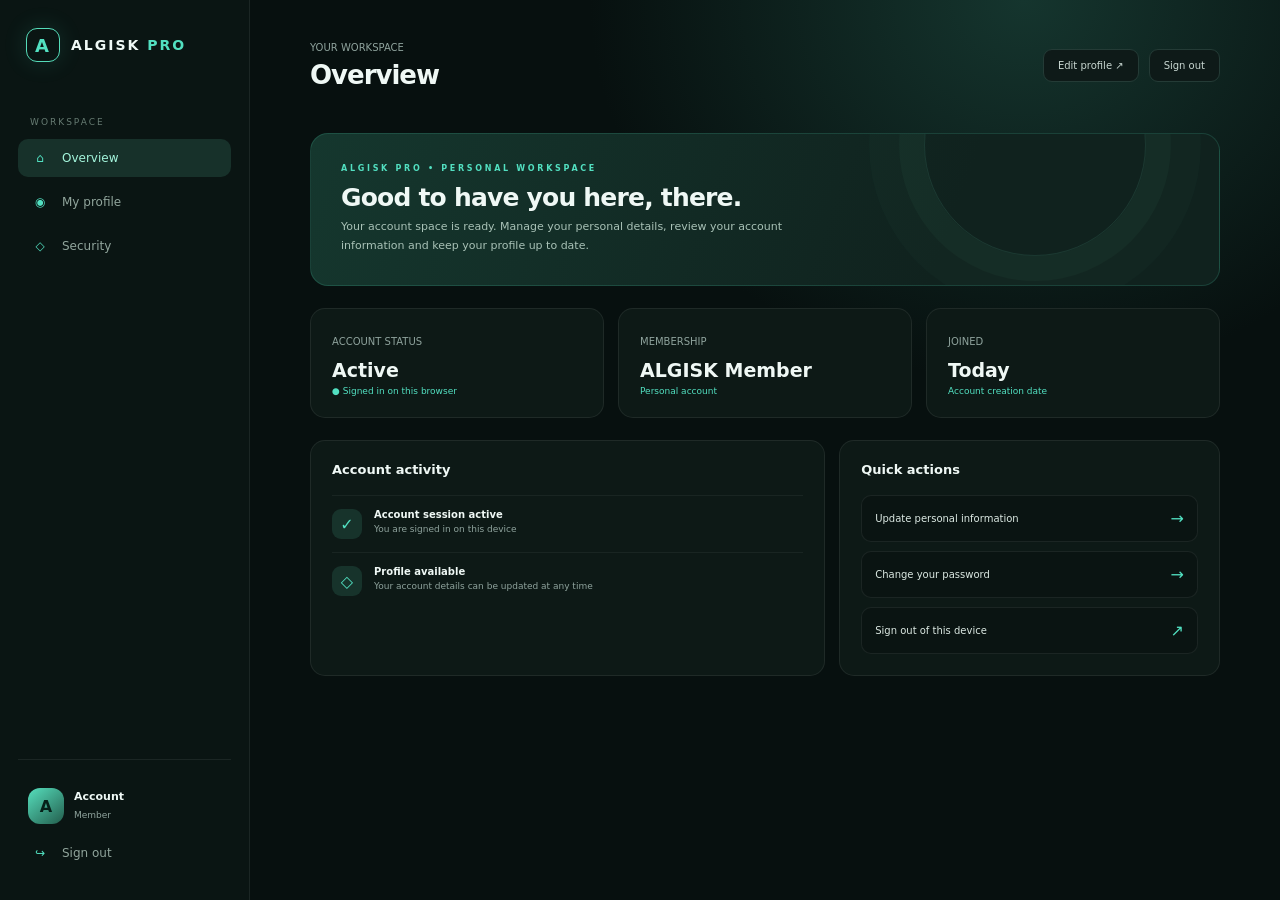
==== dashboard.html @ b3e2f6a9 "Add ALGISK PRO authentication and dashboard experience" ====
<!doctype html>
<html lang="en"><head><meta charset="UTF-8"><meta name="viewport" content="width=device-width,initial-scale=1"><meta name="theme-color" content="#07100f"><title>ALGISK PRO — Dashboard</title><link rel="stylesheet" href="style.css"></head>
<body class="dashboard-page"><div class="app-layout">
<aside class="sidebar"><a class="brand" href="dashboard.html"><span class="brand-mark">A</span><span>ALGISK <b>PRO</b></span></a>
<div><div class="side-label">WORKSPACE</div><nav class="side-nav"><a href="#overview" class="active" data-section="overview"><span class="nav-icon">⌂</span><span>Overview</span></a><a href="#profile" data-section="profile"><span class="nav-icon">◉</span><span>My profile</span></a><a href="#security" data-section="security"><span class="nav-icon">◇</span><span>Security</span></a></nav></div>
<div class="sidebar-bottom"><div class="profile-mini"><div class="avatar" id="sideAvatar">A</div><div><strong id="sideName">Account</strong><small id="sideEmail">Member</small></div></div><nav class="side-nav"><button id="logoutBtn"><span class="nav-icon">↪</span><span>Sign out</span></button></nav></div>
</aside>
<main class="main-area">
<header class="topbar"><div><small id="dateLabel">YOUR WORKSPACE</small><h1 id="pageTitle">Overview</h1></div><div class="top-actions"><button class="outline-button" id="viewProfile">Edit profile ↗</button><button class="outline-button" id="topLogout">Sign out</button></div></header>
<section id="overviewSection">
<div class="welcome-panel"><div class="eyebrow">ALGISK PRO • PERSONAL WORKSPACE</div><h2>Good to have you here, <span id="welcomeName">there</span>.</h2><p>Your account space is ready. Manage your personal details, review your account information and keep your profile up to date.</p></div>
<div class="stat-grid"><article class="stat-card"><small>ACCOUNT STATUS</small><strong>Active</strong><span>● Signed in on this browser</span></article><article class="stat-card"><small>MEMBERSHIP</small><strong>ALGISK Member</strong><span>Personal account</span></article><article class="stat-card"><small>JOINED</small><strong id="joinedDate">Today</strong><span>Account creation date</span></article></div>
<div class="content-grid"><article class="content-card"><h3>Account activity</h3><div class="activity-row"><div class="activity-icon">✓</div><div><strong>Account session active</strong><small id="sessionTime">You are signed in on this device</small></div></div><div class="activity-row"><div class="activity-icon">◇</div><div><strong>Profile available</strong><small>Your account details can be updated at any time</small></div></div></article><article class="content-card"><h3>Quick actions</h3><div class="quick-links"><button data-go="profile">Update personal information <span>→</span></button><button data-go="security">Change your password <span>→</span></button><button id="quickLogout">Sign out of this device <span>↗</span></button></div></article></div>
</section>
<section id="profileSection" class="content-card hidden"><h3>Personal profile</h3><p class="section-note">Keep your account details current. Changes are saved in this browser.</p><form id="profileForm" class="profile-form"><label>Full name<input id="profileName" maxlength="60" required></label><label>Username<input id="profileUsername" disabled></label><label>Email address<input id="profileEmail" type="email" disabled></label><button class="primary-button" type="submit">Save profile <span>→</span></button><p class="form-message" id="profileMessage"></p></form></section>
<section id="securitySection" class="content-card hidden"><h3>Account security</h3><p class="section-note">Choose a strong password. Your password is hashed locally before it is saved by this demo.</p><form id="passwordForm" class="profile-form"><label>Current password<input id="currentPassword" type="password" autocomplete="current-password" required></label><label>New password<input id="newPassword" type="password" minlength="8" autocomplete="new-password" required></label><label>Confirm new password<input id="repeatPassword" type="password" minlength="8" autocomplete="new-password" required></label><button class="primary-button" type="submit">Update password <span>→</span></button><p class="form-message" id="securityMessage"></p></form><p class="section-note">Note: this is a browser-only prototype. Password reset by email and multi-device accounts require a server-side authentication service.</p></section>
</main></div><script src="app.js"></script></body></html>
---- style.css ----
:root{color-scheme:dark;--bg:#07100f;--panel:#0e1a18;--panel2:#122320;--line:#243b36;--text:#eff8f5;--muted:#8fa39d;--accent:#52e0c1;--accent2:#a4f5dc;--danger:#ff8585;--good:#68e4ad;font-family:Inter,ui-sans-serif,system-ui,-apple-system,"Segoe UI",sans-serif}*{box-sizing:border-box}body{margin:0;background:var(--bg);color:var(--text);min-height:100vh}button,input{font:inherit}button{cursor:pointer}.auth-page{display:grid;place-items:center;padding:28px;background:radial-gradient(ellipse at 14% 12%,#153b32 0,transparent 34%),radial-gradient(ellipse at 85% 90%,#102a27 0,transparent 35%),#07100f}.auth-shell{width:min(100%,1000px);min-height:650px;display:grid;grid-template-columns:1fr .92fr;border:1px solid #ffffff16;border-radius:28px;overflow:hidden;background:#0c1715;box-shadow:0 35px 100px #0008}.auth-card{padding:54px clamp(28px,6vw,76px);display:flex;flex-direction:column;justify-content:center}.brand{display:flex;align-items:center;gap:11px;text-decoration:none;color:var(--text);font-size:14px;font-weight:800;letter-spacing:2px;margin-bottom:52px}.brand b{color:var(--accent);font-weight:800}.brand-mark{width:34px;height:34px;border:1px solid #55dcb9;border-radius:11px;display:grid;place-items:center;color:var(--accent);font-size:18px;box-shadow:0 0 24px #52e0c122}.eyebrow{font-size:9px;letter-spacing:2.7px;color:var(--accent);font-weight:800}.auth-card h1{font-size:clamp(30px,4vw,42px);letter-spacing:-1.8px;margin:13px 0 8px}.auth-card h1 span{color:var(--accent)}.intro{color:var(--muted);font-size:13px;margin:0 0 27px}.tabs{display:grid;grid-template-columns:1fr 1fr;gap:5px;background:#07110f;border:1px solid var(--line);border-radius:12px;padding:4px;margin-bottom:25px}.tab{border:0;border-radius:8px;background:transparent;color:var(--muted);padding:10px;font-size:12px}.tab.active{background:#1b302b;color:var(--accent2);box-shadow:inset 0 0 0 1px #3b7162}.form-field{margin-bottom:17px}.form-field[hidden]{display:none}.form-field label{display:block;color:#c8d7d1;font-size:11px;font-weight:650;margin-bottom:8px}.field-heading{display:flex;align-items:center;justify-content:space-between}.text-button{border:0;background:none;color:var(--accent);font-size:10px;padding:0}.form-field input{width:100%;height:46px;border:1px solid #29423b;border-radius:10px;background:#08120f;color:var(--text);padding:0 14px;outline:none;font-size:12px;transition:border .2s,box-shadow .2s}.form-field input:focus{border-color:var(--accent);box-shadow:0 0 0 3px #52e0c11c}.form-field input::placeholder{color:#657971}.password-wrap{position:relative}.password-wrap input{padding-right:65px}.show-password{position:absolute;right:12px;top:50%;transform:translateY(-50%);border:0;background:none;color:var(--accent);font-size:10px}.form-message{min-height:18px;margin:0 0 8px;color:var(--danger);font-size:11px;line-height:1.5}.form-message.success{color:var(--good)}.primary-button{width:100%;height:48px;border:0;border-radius:11px;background:linear-gradient(110deg,#5de5c5,#a3f4d9);color:#062019;font-size:12px;font-weight:850;display:flex;align-items:center;justify-content:center;gap:12px;box-shadow:0 9px 28px #52e0c122;transition:transform .2s,filter .2s}.primary-button:hover{transform:translateY(-2px);filter:brightness(1.05)}.primary-button:disabled{opacity:.65;cursor:wait;transform:none}.button-arrow{font-size:18px}.auth-foot{display:flex;align-items:center;gap:8px;color:#71847c;font-size:9px;margin-top:30px}.status-dot{width:6px;height:6px;border-radius:50%;background:var(--accent);box-shadow:0 0 10px var(--accent)}.auth-aside{position:relative;overflow:hidden;display:flex;align-items:flex-end;padding:55px;background:linear-gradient(145deg,#173a32,#0b1a17 65%,#08110f);border-left:1px solid #ffffff10}.auth-aside:before,.auth-aside:after{content:"";position:absolute;border:1px solid #68e4c51c;border-radius:50%;width:430px;height:430px;right:-110px;top:-80px}.auth-aside:after{width:310px;height:310px;right:-50px;top:-20px;border-color:#68e4c528}.aside-orb{position:absolute;width:200px;height:200px;border-radius:50%;background:#50d9b31c;filter:blur(50px);right:14%;top:20%}.aside-content{position:relative;z-index:1;max-width:330px}.aside-content h2{font-size:clamp(34px,4vw,48px);letter-spacing:-2px;line-height:1.08;margin:17px 0}.aside-content h2 span{color:var(--accent)}.aside-content p{font-size:13px;color:#a1b8ae;line-height:1.8;max-width:300px}.aside-line{height:1px;background:#ffffff20;margin:38px 0 18px}.aside-content small{font-size:8px;letter-spacing:1.7px;color:#83988f}.aside-content small span{color:var(--accent);padding:0 6px}@media(max-width:760px){.auth-page{padding:14px}.auth-shell{grid-template-columns:1fr;min-height:0;max-width:480px}.auth-card{padding:35px 26px}.brand{margin-bottom:38px}.auth-aside{display:none}}@media(prefers-reduced-motion:reduce){*{scroll-behavior:auto!important;transition:none!important;animation:none!important}} 
/* Dashboard */.dashboard-page{background:radial-gradient(ellipse at 80% 0,#15352e 0,transparent 30%),#07100f;min-height:100vh}.app-layout{display:grid;grid-template-columns:250px 1fr;min-height:100vh}.sidebar{background:#0a1513;border-right:1px solid #ffffff12;padding:28px 18px;display:flex;flex-direction:column}.sidebar .brand{margin:0 0 55px 8px}.side-label{font-size:9px;color:#667b72;letter-spacing:2px;padding:0 12px;margin-bottom:12px}.side-nav{display:grid;gap:6px}.side-nav a,.side-nav button{display:flex;align-items:center;gap:12px;padding:12px;border-radius:10px;color:#91a59c;text-decoration:none;border:0;background:none;text-align:left;font-size:12px}.side-nav a.active,.side-nav a:hover,.side-nav button:hover{background:#17312a;color:var(--accent2)}.nav-icon{width:20px;text-align:center;color:var(--accent)}.sidebar-bottom{margin-top:auto;border-top:1px solid #ffffff12;padding-top:18px}.profile-mini{display:flex;align-items:center;gap:10px;padding:10px}.avatar{width:36px;height:36px;border-radius:12px;background:linear-gradient(140deg,#56dfbd,#235e4d);display:grid;place-items:center;color:#062019;font-weight:900}.profile-mini strong{display:block;font-size:11px}.profile-mini small{color:var(--muted);font-size:9px}.main-area{padding:36px clamp(20px,5vw,60px);max-width:1500px;width:100%;margin:0 auto}.topbar{display:flex;justify-content:space-between;align-items:center;margin-bottom:38px}.topbar small{font-size:10px;color:var(--muted)}.topbar h1{font-size:26px;letter-spacing:-1px;margin:5px 0}.top-actions{display:flex;gap:10px}.outline-button{border:1px solid var(--line);background:#0e1a18;color:#c8d7d1;padding:10px 14px;border-radius:9px;font-size:10px}.welcome-panel{position:relative;overflow:hidden;padding:30px;border:1px solid #4bd7b52c;border-radius:18px;background:linear-gradient(110deg,#15372e,#10221e 70%);margin-bottom:22px}.welcome-panel:after{content:"";position:absolute;width:220px;height:220px;border:1px solid #76e8c51c;border-radius:50%;right:8%;top:-100px;box-shadow:0 0 0 25px #76e8c508,0 0 0 55px #76e8c505}.welcome-panel .eyebrow{font-size:8px}.welcome-panel h2{font-size:25px;margin:10px 0 6px;letter-spacing:-.8px}.welcome-panel p{font-size:11px;color:#a9c2b7;margin:0;max-width:470px;line-height:1.7}.stat-grid{display:grid;grid-template-columns:repeat(3,1fr);gap:14px;margin-bottom:22px}.stat-card,.content-card{border:1px solid #ffffff13;border-radius:15px;background:#0d1916;padding:21px}.stat-card small{color:var(--muted);font-size:10px}.stat-card strong{display:block;font-size:19px;margin-top:10px}.stat-card span{font-size:9px;color:var(--accent);display:block;margin-top:5px}.content-grid{display:grid;grid-template-columns:1.15fr .85fr;gap:14px}.content-card h3{font-size:13px;margin:0 0 18px}.activity-row{display:flex;gap:12px;align-items:flex-start;padding:13px 0;border-top:1px solid #ffffff0d}.activity-icon{width:30px;height:30px;border-radius:9px;background:#17332b;color:var(--accent);display:grid;place-items:center}.activity-row strong{font-size:10px;display:block}.activity-row small{font-size:9px;color:var(--muted);display:block;margin-top:4px}.quick-links{display:grid;gap:9px}.quick-links button{display:flex;justify-content:space-between;align-items:center;border:1px solid #ffffff12;border-radius:10px;padding:13px;background:#0a1412;color:#dce9e3;text-align:left;font-size:10px}.quick-links button span{color:var(--accent);font-size:16px}.profile-form{display:grid;gap:14px;max-width:600px}.profile-form label{font-size:10px;color:#aebfb7}.profile-form input{display:block;width:100%;margin-top:7px;height:43px;border:1px solid var(--line);border-radius:9px;background:#08120f;color:var(--text);padding:0 12px}.section-note{font-size:10px;color:var(--muted);line-height:1.7}.hidden{display:none!important}@media(max-width:900px){.app-layout{grid-template-columns:1fr}.sidebar{padding:14px 18px;border-right:0;border-bottom:1px solid #ffffff12;flex-direction:row;align-items:center;justify-content:space-between}.sidebar .brand{margin:0}.side-label,.sidebar-bottom{display:none}.side-nav{display:flex}.side-nav a,.side-nav button{padding:9px}.side-nav a span:last-child,.side-nav button span:last-child{display:none}.main-area{padding:25px 20px}}@media(max-width:620px){.stat-grid{grid-template-columns:1fr}.content-grid{grid-template-columns:1fr}.topbar{align-items:flex-start;gap:12px}.top-actions{flex-direction:column}.sidebar{align-items:flex-start;gap:14px;flex-direction:column}.side-nav{width:100%;justify-content:space-between}.side-nav a span:last-child,.side-nav button span:last-child{display:inline}.welcome-panel{padding:23px}.main-area{padding:20px 14px}}
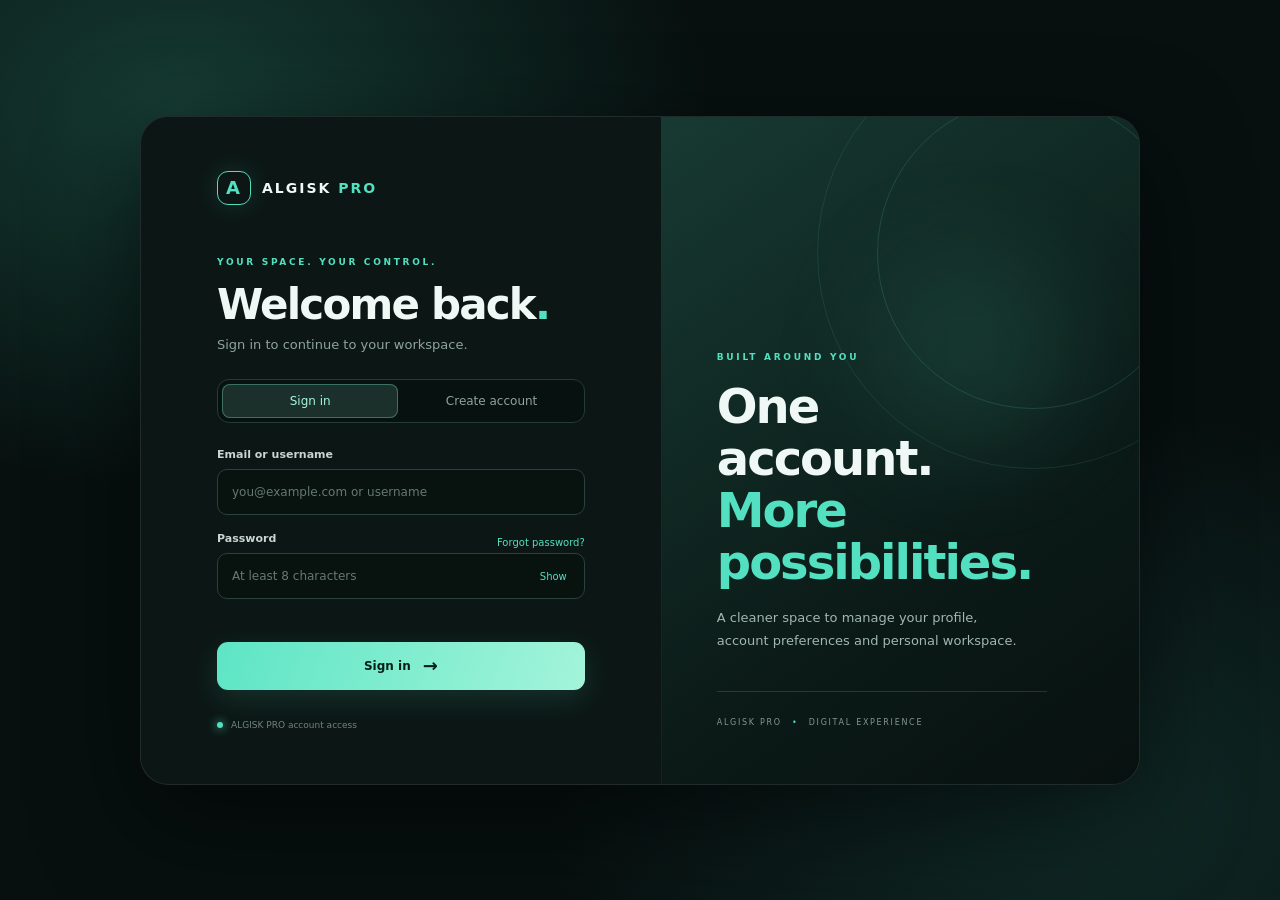
==== commit 59404c4a: "Add show/hide controls to dashboard password fields" ====
--- a/dashboard.html
+++ b/dashboard.html
@@ -13,5 +13,5 @@
 <div class="content-grid"><article class="content-card"><h3>Account activity</h3><div class="activity-row"><div class="activity-icon">✓</div><div><strong>Account session active</strong><small id="sessionTime">You are signed in on this device</small></div></div><div class="activity-row"><div class="activity-icon">◇</div><div><strong>Profile available</strong><small>Your account details can be updated at any time</small></div></div></article><article class="content-card"><h3>Quick actions</h3><div class="quick-links"><button data-go="profile">Update personal information <span>→</span></button><button data-go="security">Change your password <span>→</span></button><button id="quickLogout">Sign out of this device <span>↗</span></button></div></article></div>
 </section>
 <section id="profileSection" class="content-card hidden"><h3>Personal profile</h3><p class="section-note">Keep your account details current. Changes are saved in this browser.</p><form id="profileForm" class="profile-form"><label>Full name<input id="profileName" maxlength="60" required></label><label>Username<input id="profileUsername" disabled></label><label>Email address<input id="profileEmail" type="email" disabled></label><button class="primary-button" type="submit">Save profile <span>→</span></button><p class="form-message" id="profileMessage"></p></form></section>
-<section id="securitySection" class="content-card hidden"><h3>Account security</h3><p class="section-note">Choose a strong password. Your password is hashed locally before it is saved by this demo.</p><form id="passwordForm" class="profile-form"><label>Current password<input id="currentPassword" type="password" autocomplete="current-password" required></label><label>New password<input id="newPassword" type="password" minlength="8" autocomplete="new-password" required></label><label>Confirm new password<input id="repeatPassword" type="password" minlength="8" autocomplete="new-password" required></label><button class="primary-button" type="submit">Update password <span>→</span></button><p class="form-message" id="securityMessage"></p></form><p class="section-note">Note: this is a browser-only prototype. Password reset by email and multi-device accounts require a server-side authentication service.</p></section>
+<section id="securitySection" class="content-card hidden"><h3>Account security</h3><p class="section-note">Choose a strong password. Your password is hashed locally before it is saved by this demo.</p><form id="passwordForm" class="profile-form"><label>Current password<div class="password-wrap"><input id="currentPassword" type="password" autocomplete="current-password" required><button type="button" class="show-password" data-toggle-password="currentPassword" aria-label="Show current password" aria-pressed="false">Show</button></div></label><label>New password<div class="password-wrap"><input id="newPassword" type="password" minlength="8" autocomplete="new-password" required><button type="button" class="show-password" data-toggle-password="newPassword" aria-label="Show new password" aria-pressed="false">Show</button></div></label><label>Confirm new password<div class="password-wrap"><input id="repeatPassword" type="password" minlength="8" autocomplete="new-password" required><button type="button" class="show-password" data-toggle-password="repeatPassword" aria-label="Show confirm password" aria-pressed="false">Show</button></div></label><button class="primary-button" type="submit">Update password <span>→</span></button><p class="form-message" id="securityMessage"></p></form><p class="section-note">Note: this is a browser-only prototype. Password reset by email and multi-device accounts require a server-side authentication service.</p></section>
 </main></div><script src="app.js"></script></body></html>
